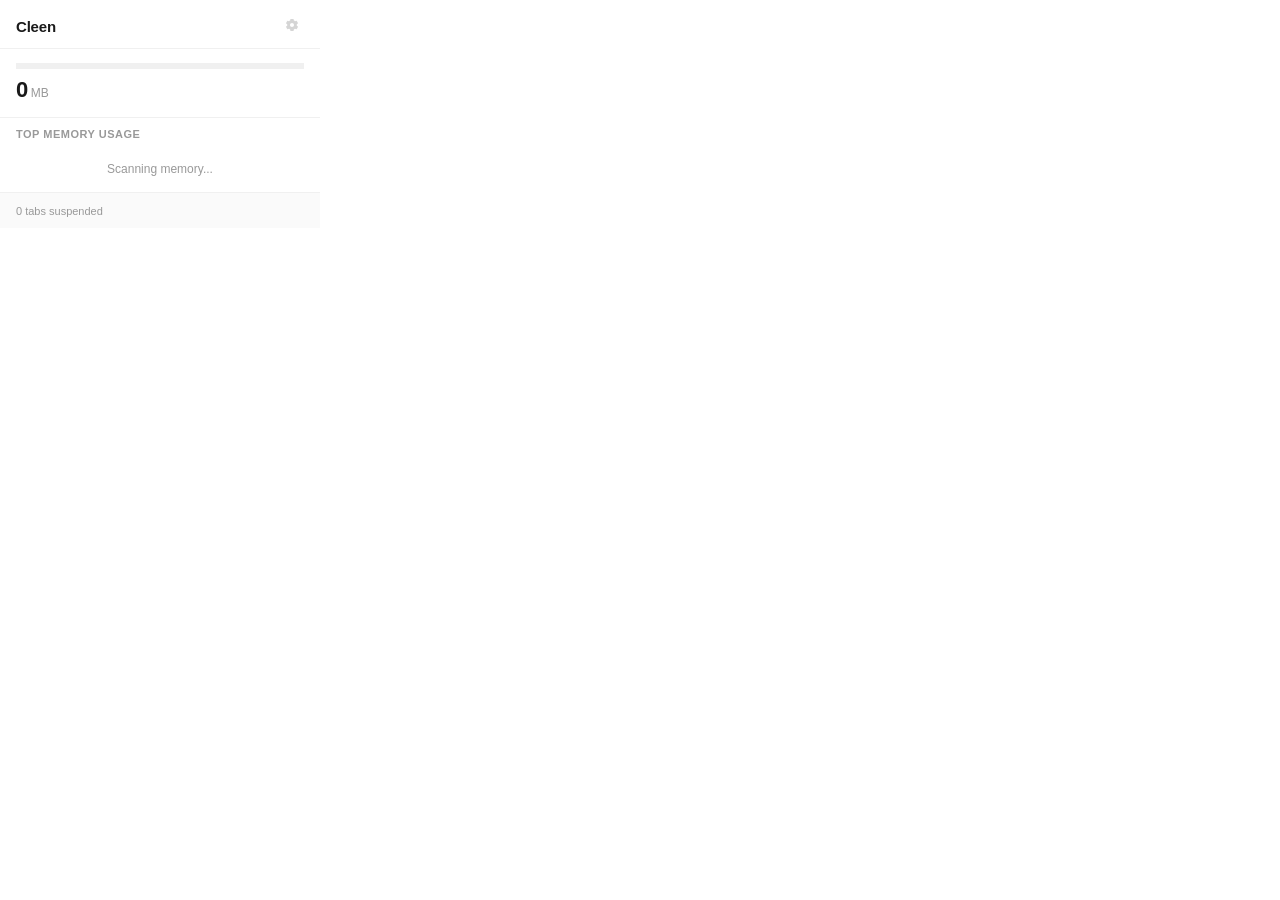
==== popup/popup.html @ dfb3efd4 "Initial release: Cleen v0.1.0 — Chrome RAM manager extension Auto-suspends inactive tabs after 30 mi" ====
<!DOCTYPE html>
<html lang="en">
<head>
  <meta charset="UTF-8">
  <meta name="viewport" content="width=320">
  <link rel="stylesheet" href="popup.css">
  <title>Cleen</title>
</head>
<body>
  <header class="header">
    <span class="header-title">Cleen</span>
    <button class="header-settings" disabled aria-label="Settings (coming soon)" title="Settings (coming soon)">
      <svg width="16" height="16" viewBox="0 0 16 16" fill="none" aria-hidden="true">
        <path d="M6.5 1L6.1 2.6C5.7 2.8 5.3 3 5 3.2L3.4 2.7L1.9 5.3L3.2 6.3C3.2 6.5 3.2 6.7 3.2 7C3.2 7.3 3.2 7.5 3.2 7.7L1.9 8.7L3.4 11.3L5 10.8C5.3 11 5.7 11.2 6.1 11.4L6.5 13H9.5L9.9 11.4C10.3 11.2 10.7 11 11 10.8L12.6 11.3L14.1 8.7L12.8 7.7C12.8 7.5 12.8 7.3 12.8 7C12.8 6.7 12.8 6.5 12.8 6.3L14.1 5.3L12.6 2.7L11 3.2C10.7 3 10.3 2.8 9.9 2.6L9.5 1H6.5ZM8 5C9.1 5 10 5.9 10 7C10 8.1 9.1 9 8 9C6.9 9 6 8.1 6 7C6 5.9 6.9 5 8 5Z" fill="#999"/>
      </svg>
    </button>
  </header>

  <!-- Estimate banner — shown when chrome.processes unavailable -->
  <div class="estimate-banner" id="estimateBanner" hidden>
    Memory values are approximate
  </div>

  <section class="memory-section" role="status" aria-label="Total memory usage">
    <div class="memory-bar-track">
      <div class="memory-bar-fill" id="memoryBarFill" role="progressbar" aria-valuemin="0" aria-valuemax="4000" aria-valuenow="0"></div>
    </div>
    <div class="memory-label">
      <span id="memoryValue">0</span>
      <span class="memory-unit" id="memoryUnit">MB</span>
    </div>
  </section>

  <section class="tabs-section">
    <h2 class="section-title">Top Memory Usage</h2>
    <ul class="tab-list" id="tabList" aria-label="Top memory-consuming tabs">
      <li class="tab-item tab-item--empty">Scanning memory...</li>
    </ul>
  </section>

  <section class="heavy-section" id="heavySection" hidden>
    <h2 class="section-title">
      <span class="heavy-indicator" aria-hidden="true"></span>
      Heavy Tabs
    </h2>
    <ul class="tab-list" id="heavyTabList" aria-label="Heavy tabs"></ul>
  </section>

  <footer class="footer" aria-live="polite">
    <span id="footerStats">0 tabs suspended</span>
  </footer>

  <script src="popup.js"></script>
</body>
</html>
---- popup/popup.css ----
* {
  margin: 0;
  padding: 0;
  box-sizing: border-box;
}

body {
  width: 320px;
  max-height: 500px;
  overflow-y: auto;
  font-family: -apple-system, BlinkMacSystemFont, 'SF Pro Text', 'Helvetica Neue', sans-serif;
  font-size: 13px;
  color: #1a1a1a;
  background: #fff;
  -webkit-font-smoothing: antialiased;
}

/* Header */
.header {
  display: flex;
  align-items: center;
  justify-content: space-between;
  padding: 14px 16px 10px;
  border-bottom: 1px solid #f0f0f0;
}

.header-title {
  font-size: 15px;
  font-weight: 600;
  letter-spacing: -0.2px;
}

.header-settings {
  background: none;
  border: none;
  cursor: default;
  padding: 4px;
  opacity: 0.4;
  display: flex;
  align-items: center;
}

/* Estimate banner — honest disclosure */
.estimate-banner {
  padding: 6px 16px;
  font-size: 11px;
  color: #8a6d3b;
  background: #fcf8e3;
  border-bottom: 1px solid #f0e5c0;
  text-align: center;
}

/* Memory bar */
.memory-section {
  padding: 14px 16px;
  border-bottom: 1px solid #f0f0f0;
}

.memory-bar-track {
  width: 100%;
  height: 6px;
  background: #f0f0f0;
  overflow: hidden;
}

.memory-bar-fill {
  height: 100%;
  width: 0%;
  background: #34c759;
  transition: width 0.3s ease, background-color 0.3s ease;
}
.memory-bar-fill.state-yellow { background: #ff9500; }
.memory-bar-fill.state-red { background: #ff3b30; }
.memory-bar-fill.state-estimate { opacity: 0.6; }

.memory-label {
  display: flex;
  align-items: baseline;
  gap: 3px;
  margin-top: 8px;
}

#memoryValue {
  font-size: 22px;
  font-weight: 600;
  letter-spacing: -0.5px;
  font-variant-numeric: tabular-nums;
}

.memory-unit {
  font-size: 12px;
  color: #999;
  font-weight: 500;
}

/* Section titles */
.section-title {
  font-size: 11px;
  font-weight: 600;
  text-transform: uppercase;
  letter-spacing: 0.5px;
  color: #999;
  padding: 10px 16px 6px;
}

/* Tab list */
.tab-list { list-style: none; }

.tab-item {
  display: flex;
  align-items: center;
  gap: 10px;
  padding: 8px 16px;
  border-bottom: 1px solid #f8f8f8;
}
.tab-item:last-child { border-bottom: none; }

.tab-item--empty {
  color: #999;
  font-size: 12px;
  justify-content: center;
  padding: 16px;
}

.tab-favicon {
  width: 16px;
  height: 16px;
  flex-shrink: 0;
  object-fit: contain;
}

.tab-favicon-placeholder {
  width: 16px;
  height: 16px;
  flex-shrink: 0;
  background: #e0e0e0;
}

.tab-info { flex: 1; min-width: 0; }

.tab-title {
  font-size: 12px;
  font-weight: 500;
  white-space: nowrap;
  overflow: hidden;
  text-overflow: ellipsis;
  display: block;
}

.tab-memory {
  font-size: 11px;
  color: #999;
  font-variant-numeric: tabular-nums;
  flex-shrink: 0;
}

.tab-suspend-btn {
  font-size: 11px;
  font-weight: 500;
  color: #007aff;
  background: none;
  border: 1px solid #007aff;
  padding: 5px 10px;
  cursor: pointer;
  flex-shrink: 0;
  transition: background 0.15s ease, color 0.15s ease;
}
.tab-suspend-btn:hover { background: #007aff; color: #fff; }
.tab-suspend-btn:disabled { opacity: 0.3; cursor: default; pointer-events: none; }

/* Heavy section */
.heavy-section { border-top: 1px solid #f0f0f0; }

.heavy-indicator {
  display: inline-block;
  width: 6px;
  height: 6px;
  background: #ff9500;
  margin-right: 4px;
  vertical-align: middle;
}

/* Footer */
.footer {
  padding: 10px 16px;
  border-top: 1px solid #f0f0f0;
  background: #fafafa;
}

#footerStats { font-size: 11px; color: #999; }
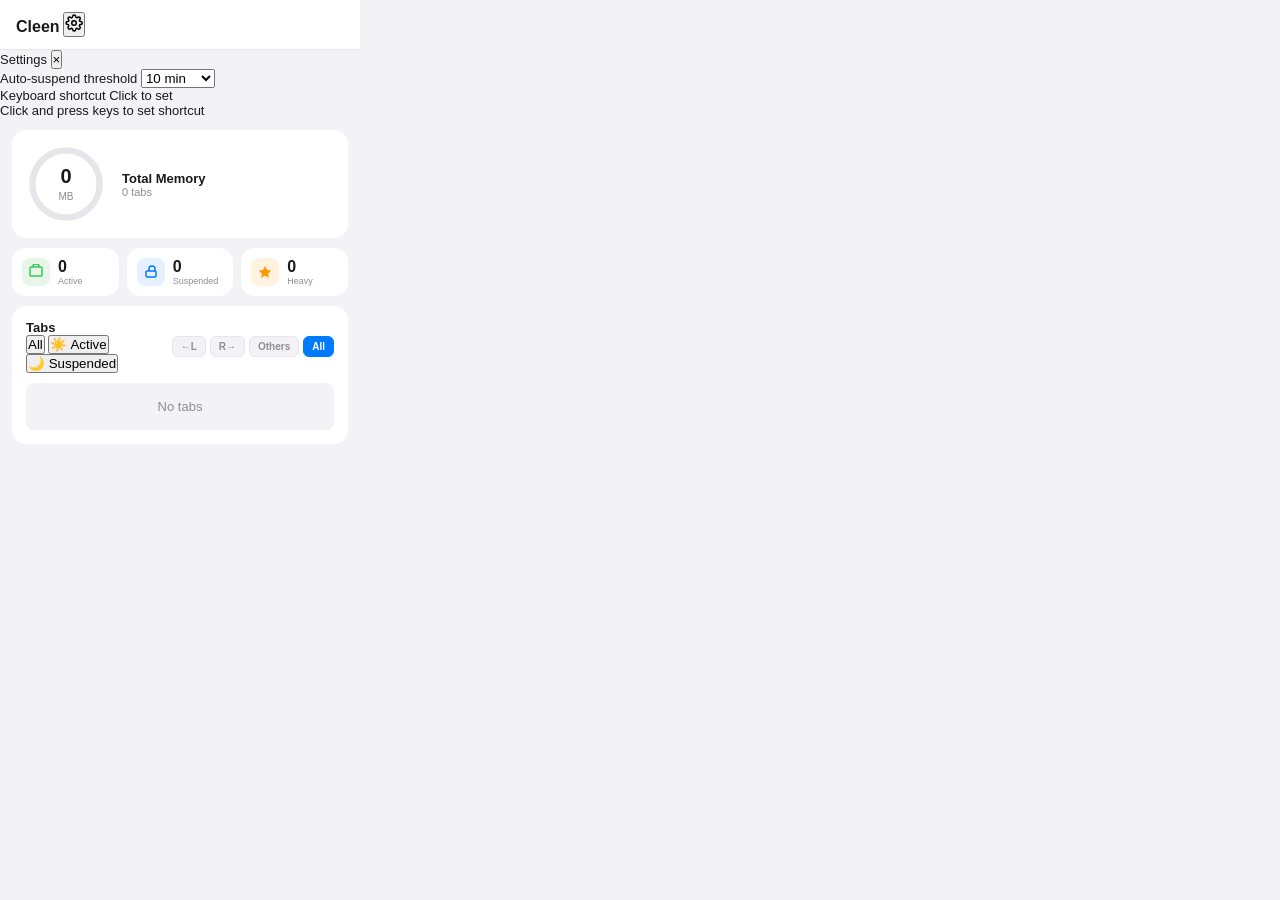
==== commit b64dfbf0: "Add landing page, filter tabs, settings panel, and UI improvements" ====
--- a/popup/popup.html
+++ b/popup/popup.html
@@ -2,53 +2,127 @@
 <html lang="en">
 <head>
   <meta charset="UTF-8">
-  <meta name="viewport" content="width=320">
+  <meta name="viewport" content="width=360">
   <link rel="stylesheet" href="popup.css">
   <title>Cleen</title>
 </head>
 <body>
   <header class="header">
     <span class="header-title">Cleen</span>
-    <button class="header-settings" disabled aria-label="Settings (coming soon)" title="Settings (coming soon)">
-      <svg width="16" height="16" viewBox="0 0 16 16" fill="none" aria-hidden="true">
-        <path d="M6.5 1L6.1 2.6C5.7 2.8 5.3 3 5 3.2L3.4 2.7L1.9 5.3L3.2 6.3C3.2 6.5 3.2 6.7 3.2 7C3.2 7.3 3.2 7.5 3.2 7.7L1.9 8.7L3.4 11.3L5 10.8C5.3 11 5.7 11.2 6.1 11.4L6.5 13H9.5L9.9 11.4C10.3 11.2 10.7 11 11 10.8L12.6 11.3L14.1 8.7L12.8 7.7C12.8 7.5 12.8 7.3 12.8 7C12.8 6.7 12.8 6.5 12.8 6.3L14.1 5.3L12.6 2.7L11 3.2C10.7 3 10.3 2.8 9.9 2.6L9.5 1H6.5ZM8 5C9.1 5 10 5.9 10 7C10 8.1 9.1 9 8 9C6.9 9 6 8.1 6 7C6 5.9 6.9 5 8 5Z" fill="#999"/>
+    <button class="settings-btn" id="settingsBtn" title="Settings">
+      <svg width="18" height="18" viewBox="0 0 18 18" fill="none">
+        <path d="M9 11.25a2.25 2.25 0 100-4.5 2.25 2.25 0 000 4.5z" stroke="currentColor" stroke-width="1.5"/>
+        <path d="M14.55 11.25a1.125 1.125 0 00.195 1.24l.04.039a1.516 1.516 0 11-2.144 2.144l-.039-.04a1.125 1.125 0 00-1.24-.195 1.125 1.125 0 00-.675 1.03v.116a1.516 1.516 0 11-3.032 0v-.067a1.125 1.125 0 00-.724-1.058 1.125 1.125 0 00-1.239.195l-.04.04a1.516 1.516 0 11-2.143-2.145l.039-.04a1.125 1.125 0 00.195-1.24 1.125 1.125 0 00-1.03-.675h-.116a1.516 1.516 0 110-3.032h.067a1.125 1.125 0 001.058-.724 1.125 1.125 0 00-.195-1.24l-.04-.039a1.516 1.516 0 112.144-2.144l.039.04a1.125 1.125 0 001.24.195h.05a1.125 1.125 0 00.675-1.03v-.116a1.516 1.516 0 113.032 0v.067a1.125 1.125 0 00.724 1.058 1.125 1.125 0 001.24-.195l.04-.04a1.516 1.516 0 112.144 2.144l-.04.039a1.125 1.125 0 00-.194 1.24v.05a1.125 1.125 0 001.03.675h.116a1.516 1.516 0 110 3.032h-.067a1.125 1.125 0 00-1.058.724z" stroke="currentColor" stroke-width="1.5"/>
       </svg>
     </button>
   </header>
 
-  <!-- Estimate banner — shown when chrome.processes unavailable -->
-  <div class="estimate-banner" id="estimateBanner" hidden>
-    Memory values are approximate
+  <div class="settings-panel" id="settingsPanel">
+    <div class="settings-header">
+      <span class="settings-title">Settings</span>
+      <button class="settings-close" id="settingsClose">&times;</button>
+    </div>
+    <div class="settings-content">
+      <div class="settings-section">
+        <div class="settings-row">
+          <span class="settings-label">Auto-suspend threshold</span>
+          <select class="settings-select" id="thresholdSelect">
+            <option value="600000">10 min</option>
+            <option value="1800000">30 min</option>
+            <option value="3600000">1 hour</option>
+            <option value="7200000">2 hours</option>
+            <option value="0">Disabled</option>
+          </select>
+        </div>
+      </div>
+      <div class="settings-section">
+        <div class="settings-row">
+          <span class="settings-label">Keyboard shortcut</span>
+          <span class="settings-shortcut" id="shortcutDisplay">Click to set</span>
+        </div>
+        <div class="settings-hint">Click and press keys to set shortcut</div>
+      </div>
+    </div>
   </div>
 
-  <section class="memory-section" role="status" aria-label="Total memory usage">
-    <div class="memory-bar-track">
-      <div class="memory-bar-fill" id="memoryBarFill" role="progressbar" aria-valuemin="0" aria-valuemax="4000" aria-valuenow="0"></div>
+  <div class="dashboard">
+    <div class="card card--main">
+      <div class="memory-ring">
+        <svg viewBox="0 0 100 100">
+          <circle class="ring-bg" cx="50" cy="50" r="42"/>
+          <circle class="ring-fill" id="memoryRing" cx="50" cy="50" r="42"/>
+        </svg>
+        <div class="memory-center">
+          <span class="memory-value" id="memoryValue">0</span>
+          <span class="memory-unit" id="memoryUnit">MB</span>
+        </div>
+      </div>
+      <div class="memory-info">
+        <div class="memory-label">Total Memory</div>
+        <div class="memory-detail" id="memoryDetail">0 tabs</div>
+      </div>
     </div>
-    <div class="memory-label">
-      <span id="memoryValue">0</span>
-      <span class="memory-unit" id="memoryUnit">MB</span>
+
+    <div class="stats-row">
+      <div class="card card--stat">
+        <div class="stat-icon stat-icon--active">
+          <svg width="16" height="16" viewBox="0 0 16 16" fill="none">
+            <rect x="2" y="3" width="12" height="9" rx="1" stroke="currentColor" stroke-width="1.5"/>
+            <path d="M5 3V2C5 1 6 0 8 0S11 1 11 2V3" stroke="currentColor" stroke-width="1.5"/>
+          </svg>
+        </div>
+        <div class="stat-content">
+          <span class="stat-value" id="activeValue">0</span>
+          <span class="stat-label">Active</span>
+        </div>
+      </div>
+      <div class="card card--stat">
+        <div class="stat-icon stat-icon--suspended">
+          <svg width="16" height="16" viewBox="0 0 16 16" fill="none">
+            <rect x="3" y="7" width="10" height="6" rx="1" stroke="currentColor" stroke-width="1.5"/>
+            <path d="M6 7V5C6 3.34 7.34 2 9 2C10.66 2 12 3.34 12 5V7" stroke="currentColor" stroke-width="1.5"/>
+          </svg>
+        </div>
+        <div class="stat-content">
+          <span class="stat-value" id="suspendedValue">0</span>
+          <span class="stat-label">Suspended</span>
+        </div>
+      </div>
+      <div class="card card--stat">
+        <div class="stat-icon stat-icon--heavy">
+          <svg width="16" height="16" viewBox="0 0 16 16" fill="none">
+            <path d="M8 2L10 6L14 6.5L11 10L12 14L8 11.5L4 14L5 10L2 6.5L6 6L8 2Z" fill="currentColor"/>
+          </svg>
+        </div>
+        <div class="stat-content">
+          <span class="stat-value" id="heavyValue">0</span>
+          <span class="stat-label">Heavy</span>
+        </div>
+      </div>
     </div>
-  </section>
 
-  <section class="tabs-section">
-    <h2 class="section-title">Top Memory Usage</h2>
-    <ul class="tab-list" id="tabList" aria-label="Top memory-consuming tabs">
-      <li class="tab-item tab-item--empty">Scanning memory...</li>
-    </ul>
-  </section>
-
-  <section class="heavy-section" id="heavySection" hidden>
-    <h2 class="section-title">
-      <span class="heavy-indicator" aria-hidden="true"></span>
-      Heavy Tabs
-    </h2>
-    <ul class="tab-list" id="heavyTabList" aria-label="Heavy tabs"></ul>
-  </section>
-
-  <footer class="footer" aria-live="polite">
-    <span id="footerStats">0 tabs suspended</span>
-  </footer>
+    <div class="card card--tabs">
+      <div class="card-header">
+        <div class="card-header-left">
+          <span class="card-title">Tabs</span>
+          <div class="filter-tabs">
+            <button class="filter-btn filter-btn--active" data-filter="all">All</button>
+            <button class="filter-btn" data-filter="active">☀️ Active</button>
+            <button class="filter-btn" data-filter="discarded">🌙 Suspended</button>
+          </div>
+        </div>
+        <div class="tab-actions">
+          <button class="tab-action-btn" id="suspendLeftBtn">←L</button>
+          <button class="tab-action-btn" id="suspendRightBtn">R→</button>
+          <button class="tab-action-btn" id="suspendOthersBtn">Others</button>
+          <button class="tab-action-btn tab-action-btn--primary" id="suspendAllBtn">All</button>
+        </div>
+      </div>
+      <div class="tab-list" id="tabList">
+        <div class="tab-item tab-item--empty">No tabs</div>
+      </div>
+    </div>
+  </div>
 
   <script src="popup.js"></script>
 </body>
--- a/popup/popup.css
+++ b/popup/popup.css
@@ -4,187 +4,265 @@
   box-sizing: border-box;
 }
 
+:root {
+  --primary: #007aff;
+  --primary-light: #e5f1ff;
+  --success: #34c759;
+  --warning: #ff9500;
+  --danger: #ff3b30;
+  --bg: #f2f2f7;
+  --card-bg: #fff;
+  --text: #1a1a1a;
+  --text-secondary: #8e8e93;
+  --border: #e5e5ea;
+}
+
 body {
-  width: 320px;
-  max-height: 500px;
+  width: 360px;
+  max-height: 560px;
   overflow-y: auto;
-  font-family: -apple-system, BlinkMacSystemFont, 'SF Pro Text', 'Helvetica Neue', sans-serif;
+  font-family: -apple-system, BlinkMacSystemFont, 'SF Pro Display', sans-serif;
   font-size: 13px;
-  color: #1a1a1a;
-  background: #fff;
-  -webkit-font-smoothing: antialiased;
-}
-
-/* Header */
+  color: var(--text);
+  background: var(--bg);
+}
+
 .header {
-  display: flex;
-  align-items: center;
+  padding: 12px 16px;
+  background: var(--card-bg);
+  border-bottom: 1px solid var(--border);
+}
+
+.header-title {
+  font-size: 16px;
+  font-weight: 600;
+}
+
+.dashboard {
+  padding: 12px;
+  display: flex;
+  flex-direction: column;
+  gap: 10px;
+}
+
+.card {
+  background: var(--card-bg);
+  border-radius: 14px;
+  padding: 14px;
+}
+
+.card--main {
+  display: flex;
+  align-items: center;
+  gap: 16px;
+}
+
+.memory-ring {
+  position: relative;
+  width: 80px;
+  height: 80px;
+  flex-shrink: 0;
+}
+
+.memory-ring svg {
+  transform: rotate(-90deg);
+  width: 100%;
+  height: 100%;
+}
+
+.ring-bg {
+  fill: none;
+  stroke: var(--border);
+  stroke-width: 8;
+}
+
+.ring-fill {
+  fill: none;
+  stroke: var(--primary);
+  stroke-width: 8;
+  stroke-linecap: round;
+  stroke-dasharray: 264;
+  stroke-dashoffset: 264;
+  transition: stroke-dashoffset 0.5s ease;
+}
+
+.ring-fill.state-warning { stroke: var(--warning); }
+.ring-fill.state-danger { stroke: var(--danger); }
+
+.memory-center {
+  position: absolute;
+  top: 50%;
+  left: 50%;
+  transform: translate(-50%, -50%);
+  text-align: center;
+}
+
+.memory-value {
+  display: block;
+  font-size: 20px;
+  font-weight: 700;
+}
+
+.memory-unit {
+  font-size: 10px;
+  color: var(--text-secondary);
+}
+
+.memory-info {
+  flex: 1;
+}
+
+.memory-label {
+  font-size: 13px;
+  font-weight: 600;
+}
+
+.memory-detail {
+  font-size: 11px;
+  color: var(--text-secondary);
+}
+
+.stats-row {
+  display: grid;
+  grid-template-columns: repeat(3, 1fr);
+  gap: 8px;
+}
+
+.card--stat {
+  display: flex;
+  align-items: center;
+  gap: 8px;
+  padding: 10px;
+}
+
+.stat-icon {
+  width: 28px;
+  height: 28px;
+  border-radius: 8px;
+  display: flex;
+  align-items: center;
+  justify-content: center;
+}
+
+.stat-icon--active { background: #e8f5e9; color: var(--success); }
+.stat-icon--suspended { background: var(--primary-light); color: var(--primary); }
+.stat-icon--heavy { background: #fff3e0; color: var(--warning); }
+
+.stat-content { display: flex; flex-direction: column; }
+.stat-value { font-size: 16px; font-weight: 700; }
+.stat-label { font-size: 9px; color: var(--text-secondary); }
+
+.card--tabs .card-header {
+  display: flex;
   justify-content: space-between;
-  padding: 14px 16px 10px;
-  border-bottom: 1px solid #f0f0f0;
-}
-
-.header-title {
-  font-size: 15px;
-  font-weight: 600;
-  letter-spacing: -0.2px;
-}
-
-.header-settings {
-  background: none;
-  border: none;
-  cursor: default;
-  padding: 4px;
-  opacity: 0.4;
-  display: flex;
-  align-items: center;
-}
-
-/* Estimate banner — honest disclosure */
-.estimate-banner {
-  padding: 6px 16px;
-  font-size: 11px;
-  color: #8a6d3b;
-  background: #fcf8e3;
-  border-bottom: 1px solid #f0e5c0;
-  text-align: center;
-}
-
-/* Memory bar */
-.memory-section {
-  padding: 14px 16px;
-  border-bottom: 1px solid #f0f0f0;
-}
-
-.memory-bar-track {
-  width: 100%;
-  height: 6px;
-  background: #f0f0f0;
-  overflow: hidden;
-}
-
-.memory-bar-fill {
-  height: 100%;
-  width: 0%;
-  background: #34c759;
-  transition: width 0.3s ease, background-color 0.3s ease;
-}
-.memory-bar-fill.state-yellow { background: #ff9500; }
-.memory-bar-fill.state-red { background: #ff3b30; }
-.memory-bar-fill.state-estimate { opacity: 0.6; }
-
-.memory-label {
-  display: flex;
-  align-items: baseline;
-  gap: 3px;
-  margin-top: 8px;
-}
-
-#memoryValue {
-  font-size: 22px;
-  font-weight: 600;
-  letter-spacing: -0.5px;
-  font-variant-numeric: tabular-nums;
-}
-
-.memory-unit {
-  font-size: 12px;
-  color: #999;
-  font-weight: 500;
-}
-
-/* Section titles */
-.section-title {
-  font-size: 11px;
-  font-weight: 600;
-  text-transform: uppercase;
-  letter-spacing: 0.5px;
-  color: #999;
-  padding: 10px 16px 6px;
-}
-
-/* Tab list */
-.tab-list { list-style: none; }
+  align-items: center;
+  margin-bottom: 10px;
+}
+
+.card-title { font-size: 13px; font-weight: 600; }
+
+.tab-actions { display: flex; gap: 4px; }
+
+.tab-action-btn {
+  padding: 4px 8px;
+  font-size: 10px;
+  font-weight: 600;
+  background: var(--bg);
+  border: 1px solid var(--border);
+  border-radius: 6px;
+  color: var(--text-secondary);
+  cursor: pointer;
+}
+
+.tab-action-btn:hover {
+  background: var(--primary-light);
+  color: var(--primary);
+}
+
+.tab-action-btn--primary {
+  background: var(--primary);
+  color: #fff;
+  border-color: var(--primary);
+}
+
+.tab-action-btn--primary:hover { background: #0066cc; }
+
+.tab-list {
+  display: flex;
+  flex-direction: column;
+  gap: 6px;
+  max-height: 280px;
+  overflow-y: auto;
+}
 
 .tab-item {
   display: flex;
   align-items: center;
-  gap: 10px;
-  padding: 8px 16px;
-  border-bottom: 1px solid #f8f8f8;
-}
-.tab-item:last-child { border-bottom: none; }
+  gap: 8px;
+  padding: 8px;
+  background: var(--bg);
+  border-radius: 8px;
+}
 
 .tab-item--empty {
-  color: #999;
-  font-size: 12px;
   justify-content: center;
+  color: var(--text-secondary);
   padding: 16px;
 }
 
 .tab-favicon {
-  width: 16px;
-  height: 16px;
-  flex-shrink: 0;
+  width: 18px;
+  height: 18px;
+  border-radius: 4px;
   object-fit: contain;
 }
 
 .tab-favicon-placeholder {
-  width: 16px;
-  height: 16px;
-  flex-shrink: 0;
-  background: #e0e0e0;
-}
-
-.tab-info { flex: 1; min-width: 0; }
+  width: 18px;
+  height: 18px;
+  border-radius: 4px;
+  background: var(--border);
+}
+
+.tab-info {
+  flex: 1;
+  min-width: 0;
+}
 
 .tab-title {
+  display: block;
   font-size: 12px;
   font-weight: 500;
   white-space: nowrap;
   overflow: hidden;
   text-overflow: ellipsis;
+}
+
+.tab-domain {
   display: block;
+  font-size: 10px;
+  color: var(--text-secondary);
 }
 
 .tab-memory {
   font-size: 11px;
-  color: #999;
-  font-variant-numeric: tabular-nums;
-  flex-shrink: 0;
+  font-weight: 600;
+  color: var(--primary);
 }
 
 .tab-suspend-btn {
-  font-size: 11px;
+  padding: 5px 10px;
+  font-size: 10px;
   font-weight: 500;
-  color: #007aff;
-  background: none;
-  border: 1px solid #007aff;
-  padding: 5px 10px;
+  background: var(--primary);
+  color: #fff;
+  border: none;
+  border-radius: 6px;
   cursor: pointer;
-  flex-shrink: 0;
-  transition: background 0.15s ease, color 0.15s ease;
-}
-.tab-suspend-btn:hover { background: #007aff; color: #fff; }
-.tab-suspend-btn:disabled { opacity: 0.3; cursor: default; pointer-events: none; }
-
-/* Heavy section */
-.heavy-section { border-top: 1px solid #f0f0f0; }
-
-.heavy-indicator {
-  display: inline-block;
-  width: 6px;
-  height: 6px;
-  background: #ff9500;
-  margin-right: 4px;
-  vertical-align: middle;
-}
-
-/* Footer */
-.footer {
-  padding: 10px 16px;
-  border-top: 1px solid #f0f0f0;
-  background: #fafafa;
-}
-
-#footerStats { font-size: 11px; color: #999; }
+}
+
+.tab-suspend-btn:hover { background: #0066cc; }
+.tab-suspend-btn:disabled {
+  background: var(--text-secondary);
+  cursor: default;
+}
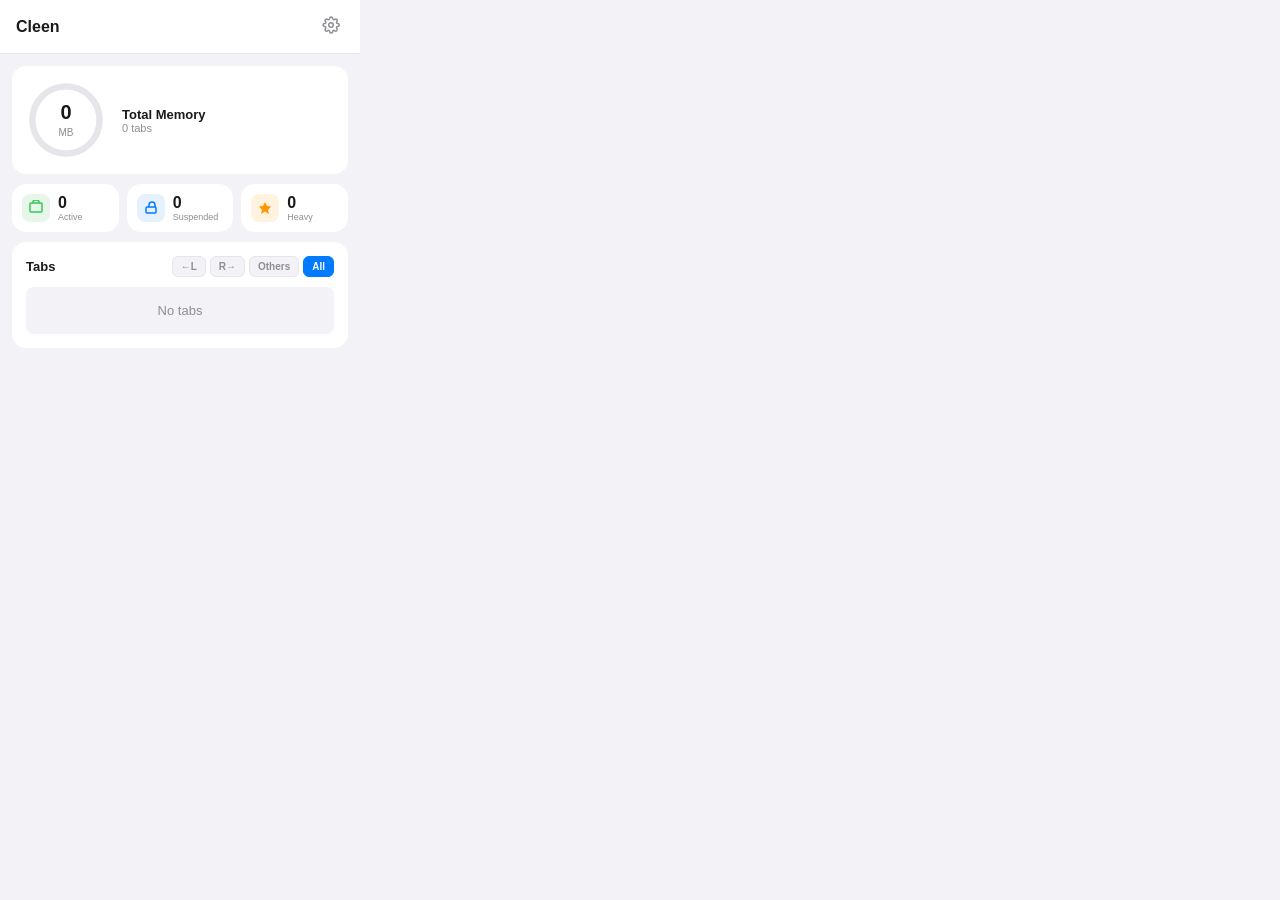
==== commit 9682bcff: "Fix: simplify UI, stat cards clickable, remove zzz, fix memory display" ====
--- a/popup/popup.html
+++ b/popup/popup.html
@@ -23,24 +23,15 @@
       <button class="settings-close" id="settingsClose">&times;</button>
     </div>
     <div class="settings-content">
-      <div class="settings-section">
-        <div class="settings-row">
-          <span class="settings-label">Auto-suspend threshold</span>
-          <select class="settings-select" id="thresholdSelect">
-            <option value="600000">10 min</option>
-            <option value="1800000">30 min</option>
-            <option value="3600000">1 hour</option>
-            <option value="7200000">2 hours</option>
-            <option value="0">Disabled</option>
-          </select>
-        </div>
-      </div>
-      <div class="settings-section">
-        <div class="settings-row">
-          <span class="settings-label">Keyboard shortcut</span>
-          <span class="settings-shortcut" id="shortcutDisplay">Click to set</span>
-        </div>
-        <div class="settings-hint">Click and press keys to set shortcut</div>
+      <div class="settings-row">
+        <span class="settings-label">Suspend after</span>
+        <select class="settings-select" id="thresholdSelect">
+          <option value="600000">10 min</option>
+          <option value="1800000" selected>30 min</option>
+          <option value="3600000">1 hour</option>
+          <option value="7200000">2 hours</option>
+          <option value="0">Never</option>
+        </select>
       </div>
     </div>
   </div>
@@ -64,7 +55,7 @@
     </div>
 
     <div class="stats-row">
-      <div class="card card--stat">
+      <div class="card card--stat" id="statActive" data-filter="active">
         <div class="stat-icon stat-icon--active">
           <svg width="16" height="16" viewBox="0 0 16 16" fill="none">
             <rect x="2" y="3" width="12" height="9" rx="1" stroke="currentColor" stroke-width="1.5"/>
@@ -76,7 +67,7 @@
           <span class="stat-label">Active</span>
         </div>
       </div>
-      <div class="card card--stat">
+      <div class="card card--stat" id="statSuspended" data-filter="discarded">
         <div class="stat-icon stat-icon--suspended">
           <svg width="16" height="16" viewBox="0 0 16 16" fill="none">
             <rect x="3" y="7" width="10" height="6" rx="1" stroke="currentColor" stroke-width="1.5"/>
@@ -88,7 +79,7 @@
           <span class="stat-label">Suspended</span>
         </div>
       </div>
-      <div class="card card--stat">
+      <div class="card card--stat" id="statHeavy" data-filter="heavy">
         <div class="stat-icon stat-icon--heavy">
           <svg width="16" height="16" viewBox="0 0 16 16" fill="none">
             <path d="M8 2L10 6L14 6.5L11 10L12 14L8 11.5L4 14L5 10L2 6.5L6 6L8 2Z" fill="currentColor"/>
@@ -103,14 +94,7 @@
 
     <div class="card card--tabs">
       <div class="card-header">
-        <div class="card-header-left">
-          <span class="card-title">Tabs</span>
-          <div class="filter-tabs">
-            <button class="filter-btn filter-btn--active" data-filter="all">All</button>
-            <button class="filter-btn" data-filter="active">☀️ Active</button>
-            <button class="filter-btn" data-filter="discarded">🌙 Suspended</button>
-          </div>
-        </div>
+        <span class="card-title">Tabs</span>
         <div class="tab-actions">
           <button class="tab-action-btn" id="suspendLeftBtn">←L</button>
           <button class="tab-action-btn" id="suspendRightBtn">R→</button>
--- a/popup/popup.css
+++ b/popup/popup.css
@@ -31,11 +31,87 @@
   padding: 12px 16px;
   background: var(--card-bg);
   border-bottom: 1px solid var(--border);
+  display: flex;
+  justify-content: space-between;
+  align-items: center;
 }
 
 .header-title {
   font-size: 16px;
   font-weight: 600;
+}
+
+.settings-btn {
+  background: none;
+  border: none;
+  cursor: pointer;
+  padding: 4px;
+  color: var(--text-secondary);
+}
+
+.settings-btn:hover {
+  color: var(--primary);
+}
+
+.settings-panel {
+  display: none;
+  position: fixed;
+  top: 0;
+  left: 0;
+  right: 0;
+  bottom: 0;
+  background: rgba(0,0,0,0.5);
+  z-index: 100;
+  align-items: center;
+  justify-content: center;
+}
+
+.settings-panel--open {
+  display: flex;
+}
+
+.settings-panel .settings-header {
+  background: var(--card-bg);
+  padding: 16px;
+  border-radius: 14px 14px 0 0;
+  display: flex;
+  justify-content: space-between;
+  align-items: center;
+}
+
+.settings-panel .settings-title {
+  font-weight: 600;
+}
+
+.settings-panel .settings-close {
+  background: none;
+  border: none;
+  font-size: 20px;
+  cursor: pointer;
+  color: var(--text-secondary);
+}
+
+.settings-panel .settings-content {
+  background: var(--card-bg);
+  padding: 16px;
+  border-radius: 0 0 14px 14px;
+}
+
+.settings-panel .settings-row {
+  display: flex;
+  justify-content: space-between;
+  align-items: center;
+}
+
+.settings-panel .settings-label {
+  font-size: 13px;
+}
+
+.settings-panel .settings-select {
+  padding: 6px 10px;
+  border-radius: 6px;
+  border: 1px solid var(--border);
+  font-size: 13px;
 }
 
 .dashboard {
@@ -133,6 +209,17 @@
   align-items: center;
   gap: 8px;
   padding: 10px;
+  cursor: pointer;
+  transition: background 0.15s ease;
+}
+
+.card--stat:hover {
+  background: var(--primary-light);
+}
+
+.card--stat.active-filter {
+  background: var(--primary-light);
+  outline: 2px solid var(--primary);
 }
 
 .stat-icon {
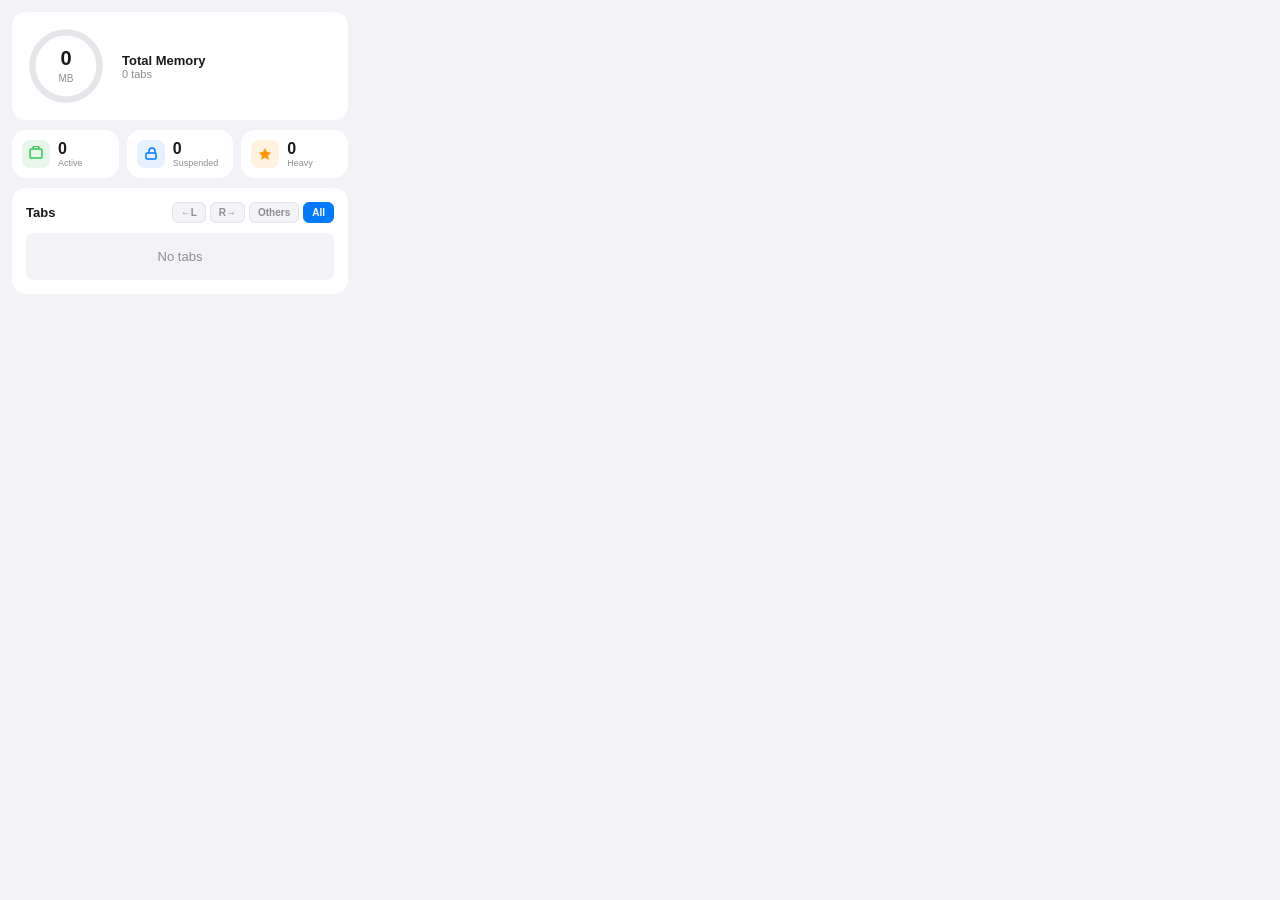
==== commit 48193ff5: "Simplify: remove settings, improve memory measurement, add auto-refresh" ====
--- a/popup/popup.html
+++ b/popup/popup.html
@@ -7,35 +7,6 @@
   <title>Cleen</title>
 </head>
 <body>
-  <header class="header">
-    <span class="header-title">Cleen</span>
-    <button class="settings-btn" id="settingsBtn" title="Settings">
-      <svg width="18" height="18" viewBox="0 0 18 18" fill="none">
-        <path d="M9 11.25a2.25 2.25 0 100-4.5 2.25 2.25 0 000 4.5z" stroke="currentColor" stroke-width="1.5"/>
-        <path d="M14.55 11.25a1.125 1.125 0 00.195 1.24l.04.039a1.516 1.516 0 11-2.144 2.144l-.039-.04a1.125 1.125 0 00-1.24-.195 1.125 1.125 0 00-.675 1.03v.116a1.516 1.516 0 11-3.032 0v-.067a1.125 1.125 0 00-.724-1.058 1.125 1.125 0 00-1.239.195l-.04.04a1.516 1.516 0 11-2.143-2.145l.039-.04a1.125 1.125 0 00.195-1.24 1.125 1.125 0 00-1.03-.675h-.116a1.516 1.516 0 110-3.032h.067a1.125 1.125 0 001.058-.724 1.125 1.125 0 00-.195-1.24l-.04-.039a1.516 1.516 0 112.144-2.144l.039.04a1.125 1.125 0 001.24.195h.05a1.125 1.125 0 00.675-1.03v-.116a1.516 1.516 0 113.032 0v.067a1.125 1.125 0 00.724 1.058 1.125 1.125 0 001.24-.195l.04-.04a1.516 1.516 0 112.144 2.144l-.04.039a1.125 1.125 0 00-.194 1.24v.05a1.125 1.125 0 001.03.675h.116a1.516 1.516 0 110 3.032h-.067a1.125 1.125 0 00-1.058.724z" stroke="currentColor" stroke-width="1.5"/>
-      </svg>
-    </button>
-  </header>
-
-  <div class="settings-panel" id="settingsPanel">
-    <div class="settings-header">
-      <span class="settings-title">Settings</span>
-      <button class="settings-close" id="settingsClose">&times;</button>
-    </div>
-    <div class="settings-content">
-      <div class="settings-row">
-        <span class="settings-label">Suspend after</span>
-        <select class="settings-select" id="thresholdSelect">
-          <option value="600000">10 min</option>
-          <option value="1800000" selected>30 min</option>
-          <option value="3600000">1 hour</option>
-          <option value="7200000">2 hours</option>
-          <option value="0">Never</option>
-        </select>
-      </div>
-    </div>
-  </div>
-
   <div class="dashboard">
     <div class="card card--main">
       <div class="memory-ring">
--- a/popup/popup.css
+++ b/popup/popup.css
@@ -27,93 +27,6 @@
   background: var(--bg);
 }
 
-.header {
-  padding: 12px 16px;
-  background: var(--card-bg);
-  border-bottom: 1px solid var(--border);
-  display: flex;
-  justify-content: space-between;
-  align-items: center;
-}
-
-.header-title {
-  font-size: 16px;
-  font-weight: 600;
-}
-
-.settings-btn {
-  background: none;
-  border: none;
-  cursor: pointer;
-  padding: 4px;
-  color: var(--text-secondary);
-}
-
-.settings-btn:hover {
-  color: var(--primary);
-}
-
-.settings-panel {
-  display: none;
-  position: fixed;
-  top: 0;
-  left: 0;
-  right: 0;
-  bottom: 0;
-  background: rgba(0,0,0,0.5);
-  z-index: 100;
-  align-items: center;
-  justify-content: center;
-}
-
-.settings-panel--open {
-  display: flex;
-}
-
-.settings-panel .settings-header {
-  background: var(--card-bg);
-  padding: 16px;
-  border-radius: 14px 14px 0 0;
-  display: flex;
-  justify-content: space-between;
-  align-items: center;
-}
-
-.settings-panel .settings-title {
-  font-weight: 600;
-}
-
-.settings-panel .settings-close {
-  background: none;
-  border: none;
-  font-size: 20px;
-  cursor: pointer;
-  color: var(--text-secondary);
-}
-
-.settings-panel .settings-content {
-  background: var(--card-bg);
-  padding: 16px;
-  border-radius: 0 0 14px 14px;
-}
-
-.settings-panel .settings-row {
-  display: flex;
-  justify-content: space-between;
-  align-items: center;
-}
-
-.settings-panel .settings-label {
-  font-size: 13px;
-}
-
-.settings-panel .settings-select {
-  padding: 6px 10px;
-  border-radius: 6px;
-  border: 1px solid var(--border);
-  font-size: 13px;
-}
-
 .dashboard {
   padding: 12px;
   display: flex;
